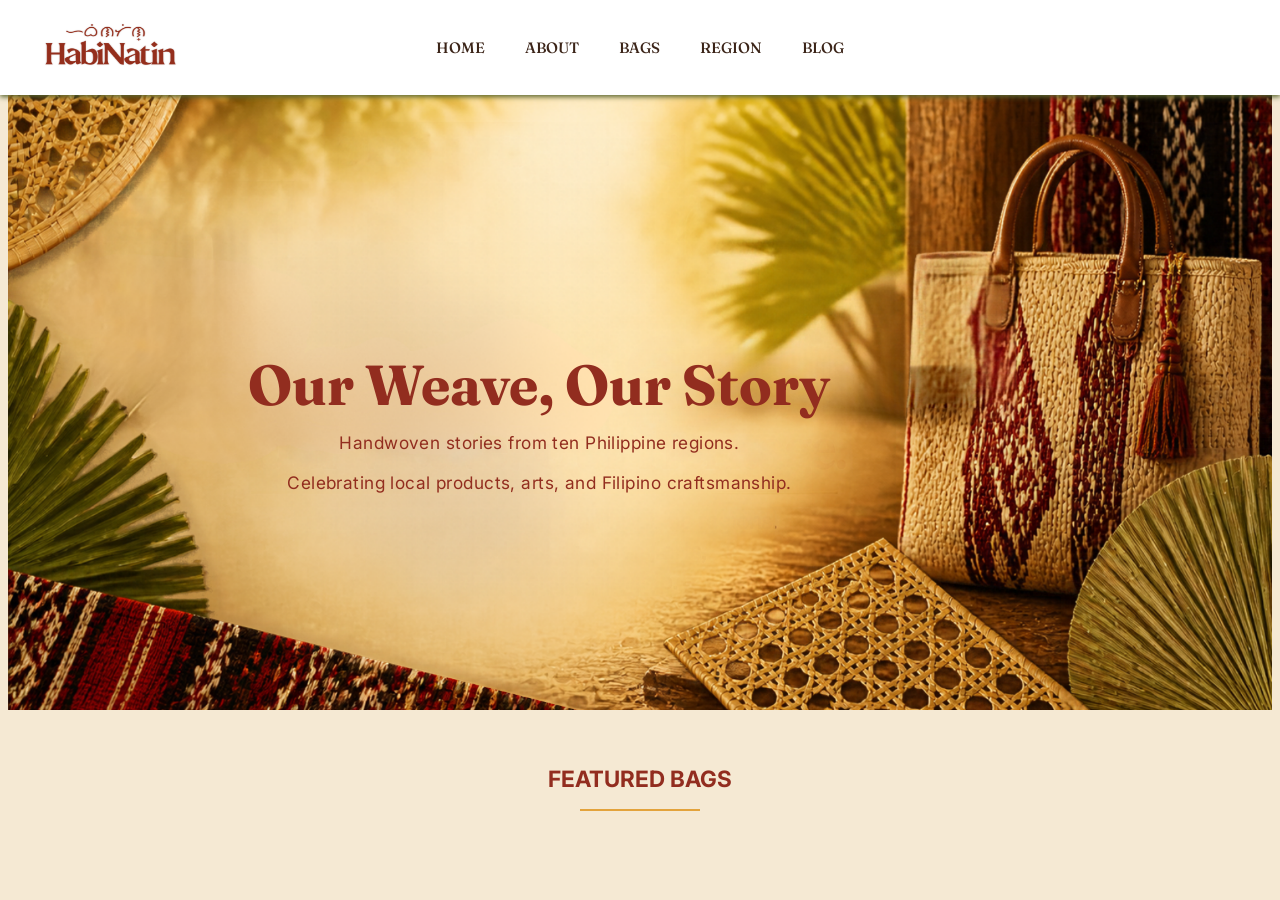
==== index.html @ 3ffdde73 "Add files via upload" ====
<!DOCTYPE html>
<html>

<head>
<title>HabiNatin</title>
<meta name="viewport" content="width=device-width, initial-scale=1.0">

<style>
body {
  background-color: #F5E9D3;
}
</style>
<link rel="stylesheet" type="text/css" href="style.css">
</head>
<body>
<nav class="navbar">

    <img src="HabiNatinLogo.png" height="75" width="160" alt="HabiNatinLogo">
    <ul class="nav-links">
        <li><a href="index.html">HOME</a></li>
        <li><a href="about.html">ABOUT</a></li>
        <li><a href="bag.html">BAGS</a></li>
        <li><a href="region.html">REGION</a></li>
        <li><a href="blog.html">BLOG</a></li>
    </ul>
</nav>

<section class="section_top" id="home">
    <div class="hero-copy">
        <h1>Our Weave, Our Story</h1>
        <p class="tagline">Handwoven stories from ten Philippine regions. </p>
        <p class="tagline">Celebrating local products, arts, and Filipino craftsmanship.</p>
    </div>
</section>

<div class="section_bags" id="bag">
    <h2>FEATURED BAGS</h2>
</div>

</body>
</html>
---- style.css ----
@import url('https://fonts.googleapis.com/css2?family=Fraunces:opsz,wght@9..144,400..900&family=Inter:opsz,wght@14..32,400..700&family=Noto+Sans+Tagalog&display=swap');

body {
  font-family: "Inter", sans-serif;
  font-optical-sizing: auto;
  font-weight: 400;
  font-style: normal;
  font-size: 15px;
  line-height: 1.6;
  color: #3B2418;
}

.navbar {
    display: grid;
    grid-template-columns: 1fr auto 1fr;
    align-items: center;
    background-color: white;
    padding: 10px 30px;
    background-repeat: no-repeat;
    background-attachment: fixed;
    position: fixed;
    box-shadow: 0px 2px 5px #5A6631;
    width: 100%;
    box-sizing: border-box;
    top: 0;
    left: 0;
    z-index: 1000;
}
.nav-links {
    font-family: "Fraunces", serif;
    font-optical-sizing: auto;
    font-weight: 500;
    list-style: none;
    display: flex;
    gap: 40px;
    margin: 0;
    padding: 0;
}
.nav-links a {
    color: #3B2418;
    text-decoration: none;
}
.nav-links a:hover {
    color: #922D1F;
    text-decoration: none;
    text-decoration: underline;
    text-decoration-color: #E3A33B;
    text-decoration-thickness: 1.5px;
}
.section_top {
    display: grid;
    grid-template-columns: minmax(0, 1fr) minmax(0, min(38rem, 68vw)) minmax(0, 1fr);
    align-items: center;
    min-height: clamp(520px, 78vh, 760px);
    box-sizing: border-box;
    padding: clamp(140px, 22vh, 200px) clamp(24px, 4vw, 76px) 64px;
    padding-right: 150px;
    overflow: hidden;
    position: relative;
    background-image: url("HabiNatinBg.png");
    background-position: center;
    background-size: cover;
    background-repeat: no-repeat;
    animation: change 10s infinite ease-in-out;
}
.section_top h1 {
    text-align: center;
    color: #922D1F;
    font-size: clamp(2.35rem, 4.4vw, 3.65rem);
    line-height: 1.08;
    margin: 0;
    text-wrap: balance;
}
.section_top .tagline {
    font-family: "Inter", sans-serif;
    font-size: clamp(1rem, 1.35vw, 1.2rem);
    line-height: 1.55;
    letter-spacing: 0.025em;
    color: #922D1F;
    margin: 14px 0 0;
    text-align: center;
}
h1 {
  position: relative;
  text-align: center;
  color: #922D1F;
  font-size: 150px;
  font-family: "Fraunces", serif;
}
p {
  position: relative;
  text-align: center;
  color: #922D1F;
  font-size: 20px;
  font-family: "Inter", sans-serif;
}
.hero {
  display: grid;
  place-items: center;
  padding: 3rem 1rem;
  min-height: 60vh;
  box-sizing: border-box;
}

.hero-copy {
  width: min(100%, 34rem);
  text-align: center;
}

@media (max-width: 700px) {
  .hero-copy {
    box-sizing: border-box;
    padding: 1rem;
    background: #fff4dc;
    color: #482417;
  }
  .hero-copy p { color: inherit; }
}

.section_top .hero-copy {
    grid-column: 2;
    justify-self: center;
    width: min(100%, 38rem);
    margin-inline: auto;
    text-align: center;
    transform: translateX(calc(-1 * clamp(24px, 4vw, 80px)));
}
@media (max-width: 700px) {
    .section_top {
        grid-template-columns: minmax(0, 1fr);
        min-height: clamp(520px, 80vh, 700px);
        padding: 120px 20px 36px;
        background-position: 58% center;
    }
    .section_top .hero-copy {
        grid-column: 1;
        width: 100%;
        max-width: 32rem;
        transform: none;
        box-sizing: border-box;
        padding: 22px clamp(18px, 5vw, 28px);
        background: #ebe0cdeb;
        border: 1px solid #922D1F33;
        border-radius: 16px;
        box-shadow: 0 12px 34px rgba(59, 36, 24, 0.18);
    }
    .section_top h1 {
        font-size: clamp(2rem, 8vw, 3rem);
    }
    .section_top .tagline {
        font-size: clamp(1rem, 4vw, 1.15rem);
        letter-spacing: 0.02em;
    }
}
@media (max-width: 360px) {
    .section_top {
        padding-inline: 14px;
    }
    .section_top .hero-copy {
        padding: 18px 16px;
    }
}

.section_bags {
    padding: 2rem;
    text-align: center;
    color: #922D1F;
}
.section_bags h2::after,
.page-content h2::after {
  content: "";
  display: block;
  width: 120px;
  height: 2px;
  margin: 12px auto 0;
  background-color: #E3A33B;
}

.page-content {
    padding: clamp(140px, 22vh, 200px) 2rem 4rem;
    min-height: 60vh;
    box-sizing: border-box;
    text-align: center;
    color: #922D1F;
}
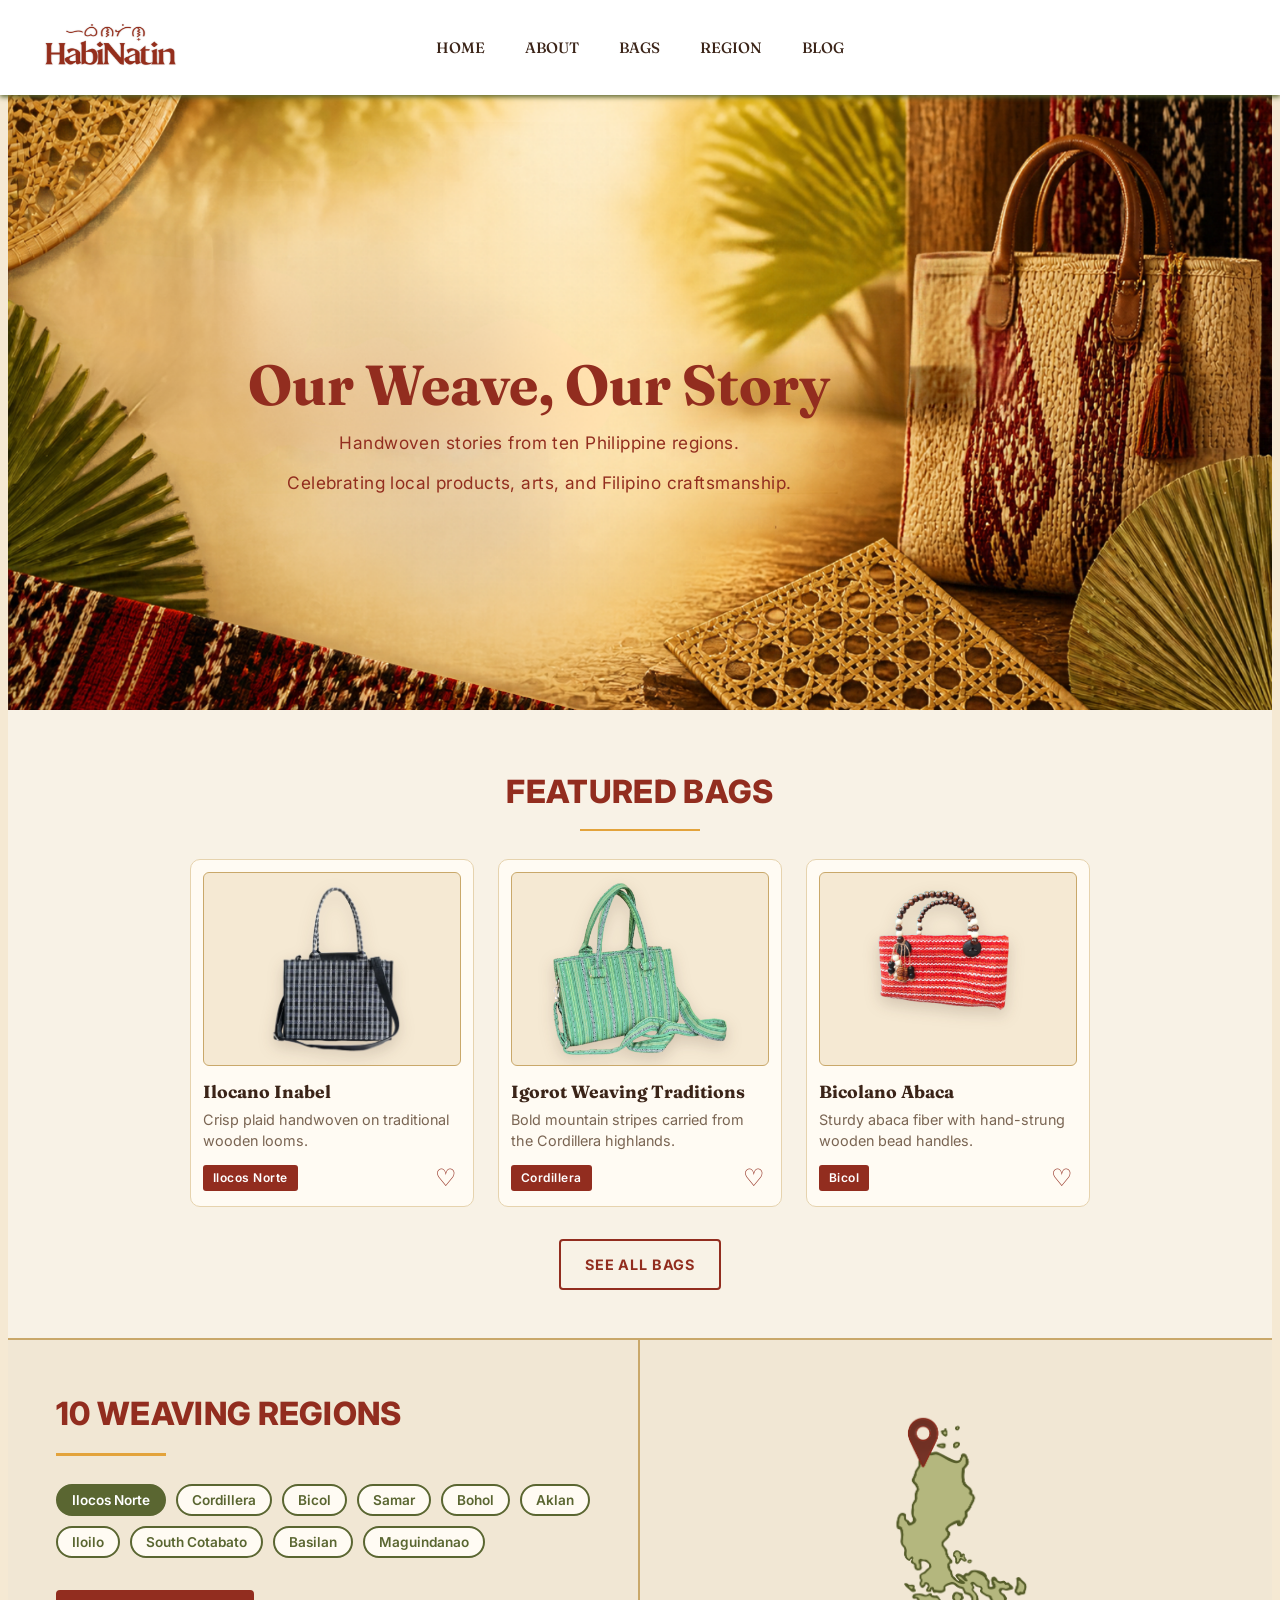
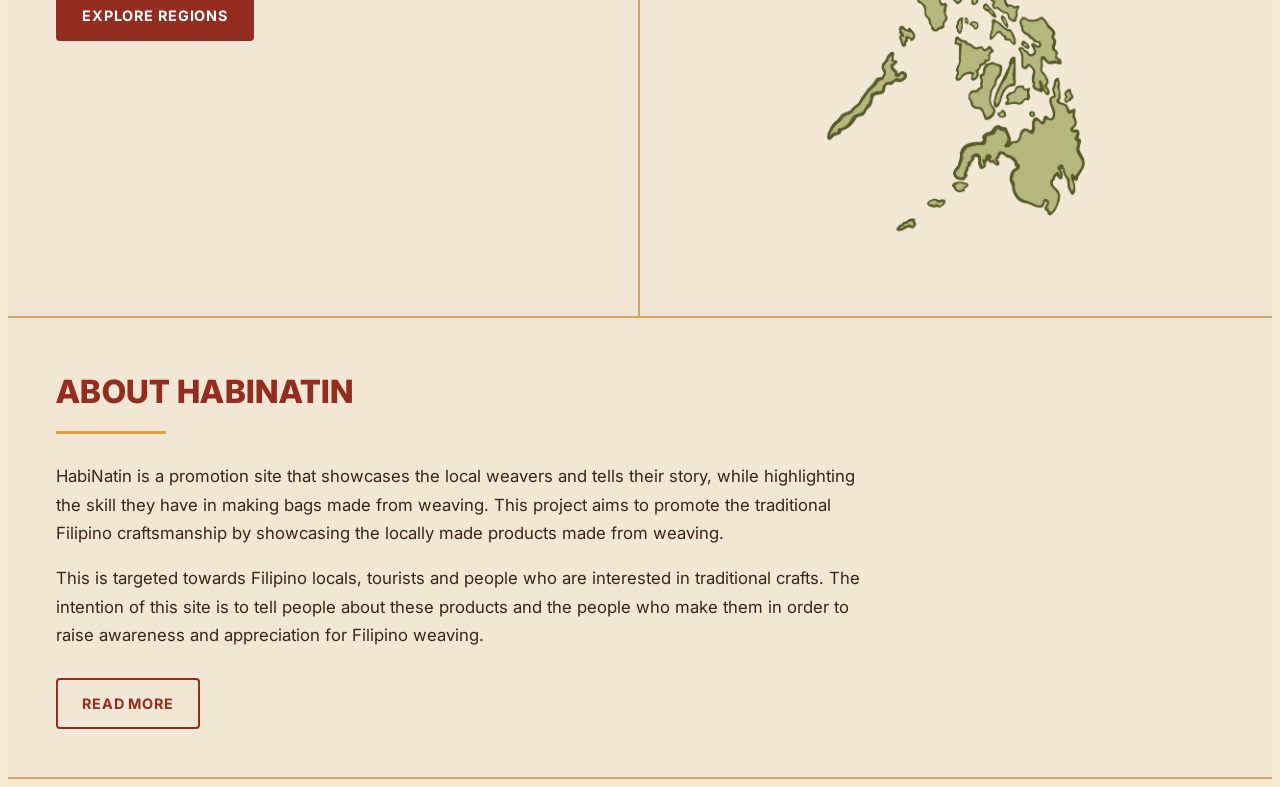
==== commit 16b9d5dc: "Add files via upload" ====
--- a/index.html
+++ b/index.html
@@ -1,4 +1,4 @@
-<!DOCTYPE html>
+﻿<!DOCTYPE html>
 <html>
 
 <head>
@@ -33,9 +33,106 @@
     </div>
 </section>
 
-<div class="section_bags" id="bag">
+<section class="section_bags" id="bag">
     <h2>FEATURED BAGS</h2>
-</div>
+
+    <div class="bag-grid">
+        <article class="bag-card">
+            <div class="bag-photo">
+                <img src="images/bag-ilocano-inabel-cutout.png" alt="Black and white plaid Inabel tote bag with leather straps" loading="lazy">
+            </div>
+            <h3>Ilocano Inabel</h3>
+            <p class="bag-desc">Crisp plaid handwoven on traditional wooden looms.</p>
+            <div class="bag-meta">
+                <span class="bag-region">Ilocos Norte</span>
+                <button class="heart" type="button" aria-label="Save Ilocano Inabel" aria-pressed="false">&#9825;</button>
+            </div>
+        </article>
+
+        <article class="bag-card">
+            <div class="bag-photo">
+                <img src="images/bag-igorot-weave-cutout.png" onerror="this.onerror=null; this.src='images/bag-igorot-weave.webp';" alt="Green striped handwoven Igorot bag" loading="lazy">
+            </div>
+            <h3>Igorot Weaving Traditions</h3>
+            <p class="bag-desc">Bold mountain stripes carried from the Cordillera highlands.</p>
+            <div class="bag-meta">
+                <span class="bag-region">Cordillera</span>
+                <button class="heart" type="button" aria-label="Save Igorot weave bag" aria-pressed="false">&#9825;</button>
+            </div>
+        </article>
+
+        <article class="bag-card">
+            <div class="bag-photo">
+                <img src="images/bag-bicolano-abaca-cutout.png" alt="Red striped abaca handbag with wooden bead handles" loading="lazy">
+            </div>
+            <h3>Bicolano Abaca</h3>
+            <p class="bag-desc">Sturdy abaca fiber with hand-strung wooden bead handles.</p>
+            <div class="bag-meta">
+                <span class="bag-region">Bicol</span>
+                <button class="heart" type="button" aria-label="Save Bicolano abaca bag" aria-pressed="false">&#9825;</button>
+            </div>
+        </article>
+    </div>
+
+    <a class="btn btn-outline" href="bag.html">SEE ALL BAGS</a>
+</section>
+
+<section class="split-section" id="region">
+    <div class="split-text">
+        <h2>10 WEAVING REGIONS</h2>
+        <ul class="region-chips">
+            <li><button type="button" class="chip is-active" data-pin="ilocos">Ilocos Norte</button></li>
+            <li><button type="button" class="chip" data-pin="cordillera">Cordillera</button></li>
+            <li><button type="button" class="chip" data-pin="bicol">Bicol</button></li>
+            <li><button type="button" class="chip" data-pin="samar">Samar</button></li>
+            <li><button type="button" class="chip" data-pin="bohol">Bohol</button></li>
+            <li><button type="button" class="chip" data-pin="aklan">Aklan</button></li>
+            <li><button type="button" class="chip" data-pin="iloilo">Iloilo</button></li>
+            <li><button type="button" class="chip" data-pin="cotabato">South Cotabato</button></li>
+            <li><button type="button" class="chip" data-pin="basilan">Basilan</button></li>
+            <li><button type="button" class="chip" data-pin="maguindanao">Maguindanao</button></li>
+        </ul>
+        <a class="btn btn-solid" href="region.html">EXPLORE REGIONS</a>
+    </div>
+
+    <div class="split-media">
+        <img id="regionMap" class="ph-map" src="images/map/ilocos.png" alt="Map of the Philippines with Ilocos Norte pinned">
+    </div>
+</section>
+
+<section class="split-section about-section" id="about">
+    <div class="split-text about-text">
+        <h2>ABOUT HABINATIN</h2>
+        <p>HabiNatin is a promotion site that showcases the local weavers and tells their story, while highlighting the skill they have in making bags made from weaving. This project aims to promote the traditional Filipino craftsmanship by showcasing the locally made products made from weaving.</p>
+        <p>This is targeted towards Filipino locals, tourists and people who are interested in traditional crafts. The intention of this site is to tell people about these products and the people who make them in order to raise awareness and appreciation for Filipino weaving.</p>
+        <a class="btn btn-outline" href="about.html">READ MORE</a>
+    </div>
+</section>
+
+<script>
+    // Region chips: show the map with that region pinned
+    var regionMap = document.getElementById('regionMap');
+    document.querySelectorAll('.chip').forEach(function (chip) {
+        // preload each map so switching is instant
+        new Image().src = 'images/map/' + chip.dataset.pin + '.png';
+        chip.addEventListener('click', function () {
+            var key = chip.dataset.pin;
+            document.querySelectorAll('.chip').forEach(function (el) {
+                el.classList.toggle('is-active', el === chip);
+            });
+            regionMap.src = 'images/map/' + key + '.png';
+            regionMap.alt = 'Map of the Philippines with ' + chip.textContent + ' pinned';
+        });
+    });
+    // Heart buttons: toggle saved state
+    document.querySelectorAll('.heart').forEach(function (btn) {
+        btn.addEventListener('click', function () {
+            var on = btn.getAttribute('aria-pressed') !== 'true';
+            btn.setAttribute('aria-pressed', on);
+            btn.innerHTML = on ? '&#9829;' : '&#9825;';
+        });
+    });
+</script>
 
 </body>
 </html>
--- a/style.css
+++ b/style.css
@@ -176,6 +176,193 @@
   background-color: #E3A33B;
 }
 
+/* ---------- Featured bags ---------- */
+.section_bags {
+    background: #F8F2E6;
+    padding: 3.5rem clamp(20px, 4vw, 48px) 3rem;
+}
+.section_bags h2,
+.split-section h2 {
+    font-family: "Inter", sans-serif;
+    font-weight: 800;
+    font-size: clamp(1.6rem, 2.6vw, 2rem);
+    letter-spacing: 0.01em;
+    color: #922D1F;
+    margin: 0 0 1.75rem;
+}
+.bag-grid {
+    display: grid;
+    grid-template-columns: repeat(auto-fit, minmax(230px, 1fr));
+    gap: 24px;
+    max-width: 900px;
+    margin: 0 auto 2rem;
+}
+.bag-card {
+    background: #FFFBF3;
+    border: 1px solid #E6D3AE;
+    border-radius: 10px;
+    padding: 12px 12px 14px;
+    text-align: left;
+    transition: transform 0.2s ease;
+}
+.bag-card:hover {
+    transform: translateY(-4px);
+}
+.bag-photo {
+    aspect-ratio: 4 / 3;
+    border-radius: 6px;
+    border: 1px solid #C9A86A;
+    overflow: hidden;
+    background: #F5E9D3;
+}
+.bag-photo img {
+    width: 100%;
+    height: 100%;
+    object-fit: contain;
+    padding: 10px;
+    box-sizing: border-box;
+    display: block;
+    filter: drop-shadow(0 6px 8px rgba(59, 36, 24, 0.18));
+}
+.bag-card h3 {
+    font-family: "Fraunces", serif;
+    font-size: 1.1rem;
+    color: #3B2418;
+    margin: 12px 0 4px;
+}
+.bag-card .bag-desc {
+    text-align: left;
+    font-size: 0.9rem;
+    line-height: 1.45;
+    color: #7A6553;
+    margin: 0 0 12px;
+}
+.bag-meta {
+    display: flex;
+    align-items: center;
+    justify-content: space-between;
+}
+.bag-region {
+    background: #922D1F;
+    color: #fff;
+    font-size: 0.75rem;
+    font-weight: 600;
+    letter-spacing: 0.04em;
+    padding: 3px 10px;
+    border-radius: 3px;
+}
+.heart {
+    background: none;
+    border: none;
+    color: #922D1F;
+    font-size: 1.5rem;
+    line-height: 1;
+    cursor: pointer;
+    padding: 2px 4px;
+}
+
+/* ---------- Buttons ---------- */
+.btn {
+    display: inline-block;
+    font-family: "Inter", sans-serif;
+    font-weight: 700;
+    font-size: 0.9rem;
+    letter-spacing: 0.06em;
+    text-decoration: none;
+    padding: 12px 24px;
+    border-radius: 4px;
+    transition: background-color 0.2s ease, color 0.2s ease;
+}
+.btn-outline {
+    color: #922D1F;
+    border: 2px solid #922D1F;
+    background: transparent;
+}
+.btn-outline:hover { background: #922D1F; color: #fff; }
+.btn-solid {
+    color: #fff;
+    background: #922D1F;
+    border: 2px solid #922D1F;
+}
+.btn-solid:hover { background: #73231A; }
+
+/* ---------- Two-column sections ---------- */
+.split-section {
+    display: grid;
+    grid-template-columns: 1fr 1fr;
+    background: #F1E7D4;
+    border-top: 2px solid #C9A86A;
+}
+.split-text,
+.split-media {
+    padding: clamp(28px, 4vw, 48px) clamp(20px, 4vw, 48px);
+}
+.split-text { border-right: 2px solid #C9A86A; }
+.split-media { display: flex; align-items: center; justify-content: center; }
+.split-section h2 { text-align: left; }
+.split-section h2::after {
+    content: "";
+    display: block;
+    width: 110px;
+    height: 3px;
+    margin-top: 14px;
+    background: #E3A33B;
+}
+
+.region-chips {
+    list-style: none;
+    display: flex;
+    flex-wrap: wrap;
+    gap: 10px;
+    padding: 0;
+    margin: 0 0 2rem;
+}
+.chip {
+    font-family: "Inter", sans-serif;
+    font-weight: 600;
+    font-size: 0.85rem;
+    color: #5A6631;
+    background: #FFFBF3;
+    border: 2px solid #5A6631;
+    border-radius: 999px;
+    padding: 6px 14px;
+    cursor: pointer;
+    transition: background-color 0.2s ease, color 0.2s ease;
+}
+.chip:hover,
+.chip.is-active {
+    background: #5A6631;
+    color: #fff;
+}
+
+/* map */
+.ph-map {
+    width: auto;
+    max-width: 100%;
+    height: clamp(320px, 42vw, 480px);
+    display: block;
+    /* the map images have a white background; multiply blends it into the section color */
+    mix-blend-mode: multiply;
+}
+
+/* about */
+.about-section { grid-template-columns: 1fr; border-bottom: 2px solid #C9A86A; }
+.about-text { border-right: none; max-width: 820px; }
+.about-text p {
+    text-align: left;
+    color: #3B2418;
+    font-size: 1.05rem;
+    line-height: 1.7;
+    margin: 0 0 1rem;
+}
+.about-text .btn { margin-top: 0.75rem; }
+
+@media (max-width: 800px) {
+    .split-section { grid-template-columns: 1fr; }
+    .split-text { border-right: none; border-bottom: 2px solid #C9A86A; }
+    .about-text { border-bottom: none; }
+}
+
 .page-content {
     padding: clamp(140px, 22vh, 200px) 2rem 4rem;
     min-height: 60vh;
